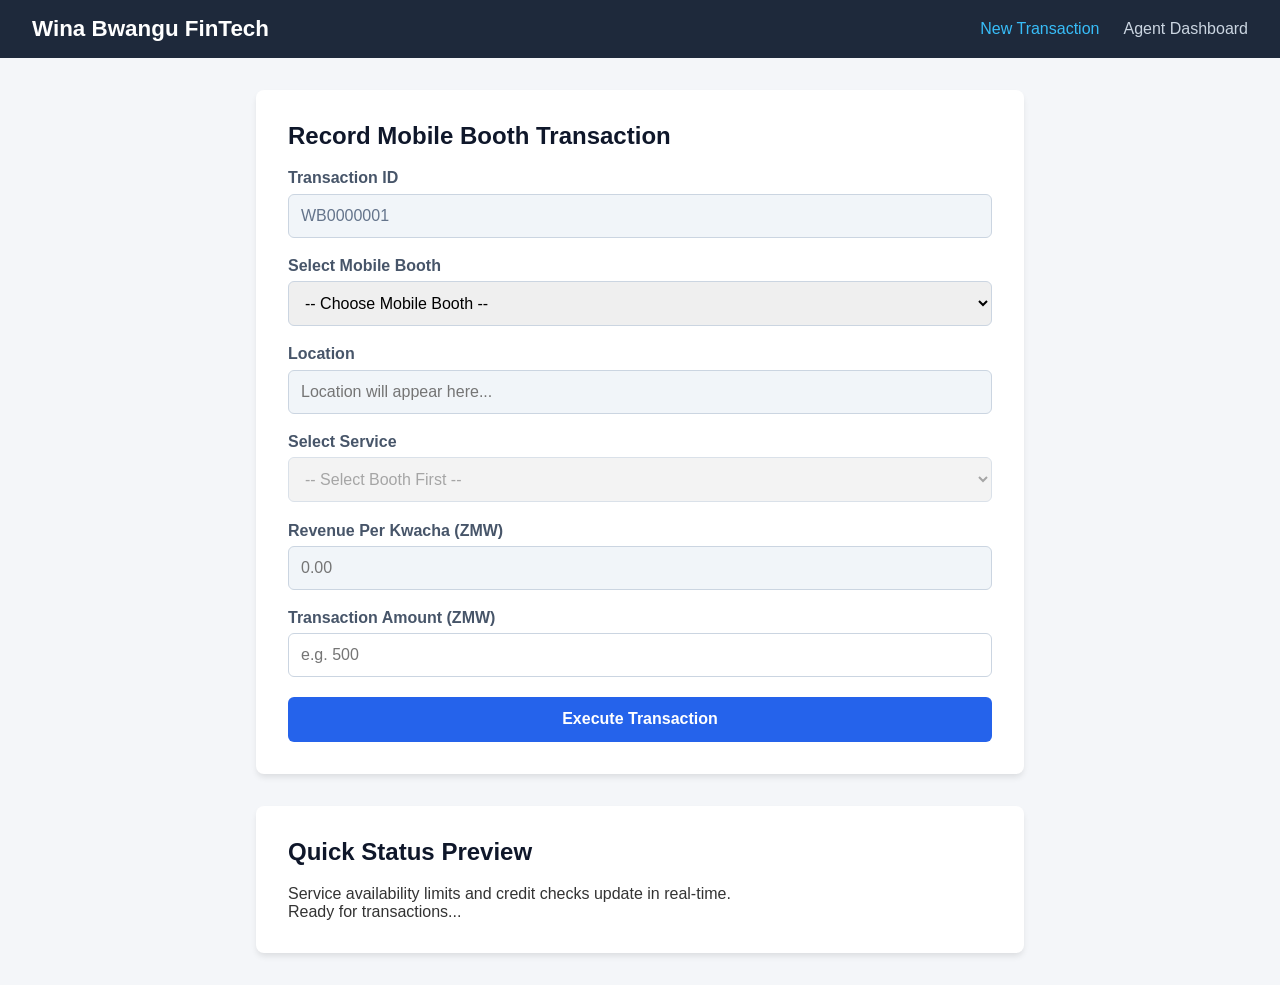
==== Exercise 2/index.html @ b596fb1a "Add files via upload" ====
<!DOCTYPE html>
<html lang="en">
<head>
  <meta charset="UTF-8">
  <meta name="viewport" content="width=device-width, initial-scale=1.0">
  <title>Wina Bwangu - FinTech Operations Prototype</title>
  <link rel="stylesheet" href="style.css">
</head>
<body>

  <!-- Navigation Bar -->
  <nav class="navbar">
    <div class="nav-brand">Wina Bwangu FinTech</div>
    <ul class="nav-links">
      <li><a href="#transaction-section" class="active">New Transaction</a></li>
      <li><a href="#dashboard-section">Agent Dashboard</a></li>
    </ul>
  </nav>

  <!-- Notification Toast Container -->
  <div id="toast-container"></div>

  <main class="container">
    <!-- Transaction Entry Form -->
    <section id="transaction-section" class="card">
      <h2>Record Mobile Booth Transaction</h2>
      <form id="transactionForm">
        
        <div class="form-group">
          <label for="transactionId">Transaction ID</label>
          <input type="text" id="transactionId" readonly placeholder="Auto-generating...">
        </div>

        <div class="form-group">
          <label for="boothSelect">Select Mobile Booth</label>
          <select id="boothSelect" required>
            <option value="">-- Choose Mobile Booth --</option>
            <option value="Wina1">Wina1</option>
            <option value="Wina2">Wina2</option>
            <option value="Wina3">Wina3</option>
            <option value="Wina4">Wina4</option>
            <option value="Wina5">Wina5</option>
            <option value="Wina6">Wina6</option>
          </select>
        </div>

        <div class="form-group">
          <label for="locationInput">Location</label>
          <input type="text" id="locationInput" readonly placeholder="Location will appear here...">
        </div>

        <div class="form-group">
          <label for="serviceSelect">Select Service</label>
          <select id="serviceSelect" required disabled>
            <option value="">-- Select Booth First --</option>
          </select>
        </div>

        <div class="form-group">
          <label for="revenueRate">Revenue Per Kwacha (ZMW)</label>
          <input type="text" id="revenueRate" readonly placeholder="0.00">
        </div>

        <div class="form-group">
          <label for="transactionAmount">Transaction Amount (ZMW)</label>
          <input type="number" id="transactionAmount" min="1" step="0.01" placeholder="e.g. 500" required>
        </div>

        <button type="submit" class="btn-primary">Execute Transaction</button>
      </form>
    </section>

    <!-- Simple Dashboard Preview -->
    <section id="dashboard-section" class="card">
      <h2>Quick Status Preview</h2>
      <p>Service availability limits and credit checks update in real-time.</p>
      <div id="statusOutput" class="status-box">Ready for transactions...</div>
    </section>
  </main>

  <script src="app.js"></script>
</body>
</html>
---- Exercise 2/style.css ----
* {
  box-sizing: border-box;
  margin: 0;
  padding: 0;
  font-family: 'Segoe UI', Tahoma, Geneva, Verdana, sans-serif;
}

body {
  background-color: #f4f6f9;
  color: #333;
}

.navbar {
  display: flex;
  justify-content: space-between;
  align-items: center;
  background-color: #1e293b;
  padding: 1rem 2rem;
  color: #fff;
}

.nav-brand {
  font-size: 1.4rem;
  font-weight: bold;
}

.nav-links {
  list-style: none;
  display: flex;
  gap: 1.5rem;
}

.nav-links a {
  color: #cbd5e1;
  text-decoration: none;
  font-weight: 500;
}

.nav-links a.active {
  color: #38bdf8;
}

.container {
  max-width: 800px;
  margin: 2rem auto;
  padding: 0 1rem;
}

.card {
  background: #ffffff;
  border-radius: 8px;
  padding: 2rem;
  margin-bottom: 2rem;
  box-shadow: 0 4px 6px -1px rgba(0,0,0,0.1);
}

.card h2 {
  margin-bottom: 1.2rem;
  color: #0f172a;
}

.form-group {
  margin-bottom: 1.2rem;
}

.form-group label {
  display: block;
  margin-bottom: 0.4rem;
  font-weight: 600;
  color: #475569;
}

.form-group input, .form-group select {
  width: 100%;
  padding: 0.75rem;
  border: 1px solid #cbd5e1;
  border-radius: 6px;
  font-size: 1rem;
}

.form-group input[readonly] {
  background-color: #f1f5f9;
  color: #64748b;
}

.btn-primary {
  width: 100%;
  padding: 0.85rem;
  background-color: #2563eb;
  color: white;
  border: none;
  border-radius: 6px;
  font-size: 1rem;
  font-weight: bold;
  cursor: pointer;
  transition: background 0.2s;
}

.btn-primary:hover {
  background-color: #1d4ed8;
}

/* Toast Alerts */
#toast-container {
  position: fixed;
  top: 20px;
  right: 20px;
  z-index: 1000;
}

.toast {
  min-width: 280px;
  padding: 1rem 1.2rem;
  margin-bottom: 10px;
  border-radius: 6px;
  color: white;
  font-weight: 500;
  box-shadow: 0 4px 12px rgba(0,0,0,0.15);
  animation: slideIn 0.3s ease;
}

.toast-success { background-color: #10b981; }
.toast-error { background-color: #ef4444; }
.toast-warning { background-color: #f59e0b; }

@keyframes slideIn {
  from { transform: translateX(100%); }
  to { transform: translateX(0); }
}
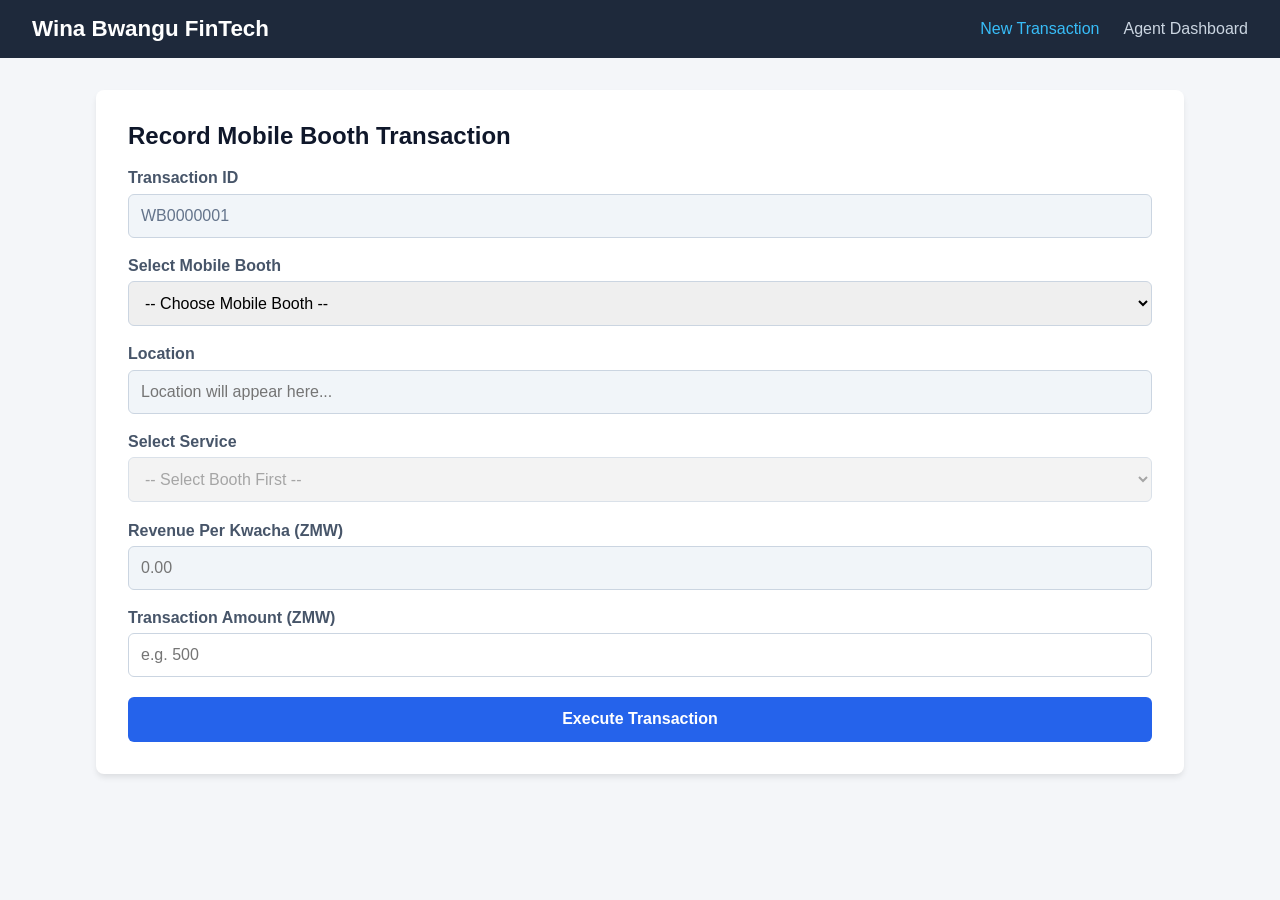
==== commit d01ce689: "Implement transaction storage and dashboard functionality; update navigation links and styles" ====
--- a/Exercise 2/index.html
+++ b/Exercise 2/index.html
@@ -13,7 +13,7 @@
     <div class="nav-brand">Wina Bwangu FinTech</div>
     <ul class="nav-links">
       <li><a href="#transaction-section" class="active">New Transaction</a></li>
-      <li><a href="#dashboard-section">Agent Dashboard</a></li>
+      <li><a href="dashboard.html">Agent Dashboard</a></li>
     </ul>
   </nav>
 
@@ -70,12 +70,6 @@
       </form>
     </section>
 
-    <!-- Simple Dashboard Preview -->
-    <section id="dashboard-section" class="card">
-      <h2>Quick Status Preview</h2>
-      <p>Service availability limits and credit checks update in real-time.</p>
-      <div id="statusOutput" class="status-box">Ready for transactions...</div>
-    </section>
   </main>
 
   <script src="app.js"></script>
--- a/Exercise 2/style.css
+++ b/Exercise 2/style.css
@@ -41,7 +41,7 @@
 }
 
 .container {
-  max-width: 800px;
+  max-width: 1120px;
   margin: 2rem auto;
   padding: 0 1rem;
 }
@@ -123,6 +123,187 @@
 .toast-error { background-color: #ef4444; }
 .toast-warning { background-color: #f59e0b; }
 
+.page-heading {
+  margin-bottom: 1.5rem;
+}
+
+.page-heading h1 {
+  color: #0f172a;
+  margin-bottom: 0.4rem;
+}
+
+.page-heading p,
+.panel-note {
+  color: #64748b;
+}
+
+.dashboard-grid {
+  display: grid;
+  grid-template-columns: repeat(2, minmax(0, 1fr));
+  gap: 1.5rem;
+}
+
+.metric-card {
+  background: #0f766e;
+  border-radius: 8px;
+  color: #fff;
+  padding: 1.5rem;
+}
+
+.metric-card:nth-child(2) {
+  background: #1d4ed8;
+}
+
+.metric-label {
+  color: #dbeafe;
+  font-size: 0.9rem;
+  font-weight: 600;
+  text-transform: uppercase;
+}
+
+.metric-value {
+  display: block;
+  font-size: 2rem;
+  margin-top: 0.5rem;
+}
+
+.dashboard-panel {
+  background: #fff;
+  border-radius: 8px;
+  box-shadow: 0 4px 6px -1px rgba(0, 0, 0, 0.1);
+  padding: 1.5rem;
+}
+
+.dashboard-panel h2 {
+  color: #0f172a;
+  font-size: 1.2rem;
+  margin-bottom: 0.35rem;
+}
+
+.dashboard-panel.wide {
+  grid-column: 1 / -1;
+}
+
+.frequency-table {
+  border-collapse: collapse;
+  margin-top: 1rem;
+  width: 100%;
+}
+
+.frequency-table th,
+.frequency-table td {
+  border-bottom: 1px solid #e2e8f0;
+  padding: 0.8rem 0.5rem;
+  text-align: left;
+}
+
+.frequency-table th {
+  color: #475569;
+  font-size: 0.8rem;
+  text-transform: uppercase;
+}
+
+.pie-layout {
+  align-items: center;
+  display: flex;
+  gap: 2rem;
+  margin-top: 1rem;
+}
+
+.pie-chart {
+  background: #e2e8f0;
+  border-radius: 50%;
+  flex: 0 0 190px;
+  height: 190px;
+  position: relative;
+  width: 190px;
+}
+
+.pie-chart::after {
+  background: #fff;
+  border-radius: 50%;
+  content: "";
+  height: 72px;
+  left: 59px;
+  position: absolute;
+  top: 59px;
+  width: 72px;
+}
+
+.chart-legend {
+  display: grid;
+  gap: 0.65rem;
+}
+
+.legend-item {
+  align-items: center;
+  display: flex;
+  gap: 0.5rem;
+}
+
+.legend-swatch {
+  border-radius: 2px;
+  display: inline-block;
+  height: 12px;
+  width: 12px;
+}
+
+.bar-list {
+  display: grid;
+  gap: 1rem;
+  margin-top: 1.2rem;
+}
+
+.bar-meta {
+  display: flex;
+  justify-content: space-between;
+  margin-bottom: 0.35rem;
+}
+
+.bar-track {
+  background: #e2e8f0;
+  border-radius: 999px;
+  height: 12px;
+  overflow: hidden;
+}
+
+.bar-fill {
+  background: #f97316;
+  border-radius: inherit;
+  height: 100%;
+  min-width: 2px;
+}
+
+.empty-state {
+  color: #64748b;
+  padding: 1rem 0;
+}
+
+@media (max-width: 700px) {
+  .navbar {
+    align-items: flex-start;
+    flex-direction: column;
+    gap: 1rem;
+  }
+
+  .nav-links {
+    gap: 1rem;
+  }
+
+  .dashboard-grid {
+    grid-template-columns: 1fr;
+  }
+
+  .dashboard-panel.wide {
+    grid-column: auto;
+  }
+
+  .pie-layout {
+    align-items: flex-start;
+    flex-direction: column;
+  }
+}
+
 @keyframes slideIn {
   from { transform: translateX(100%); }
   to { transform: translateX(0); }
